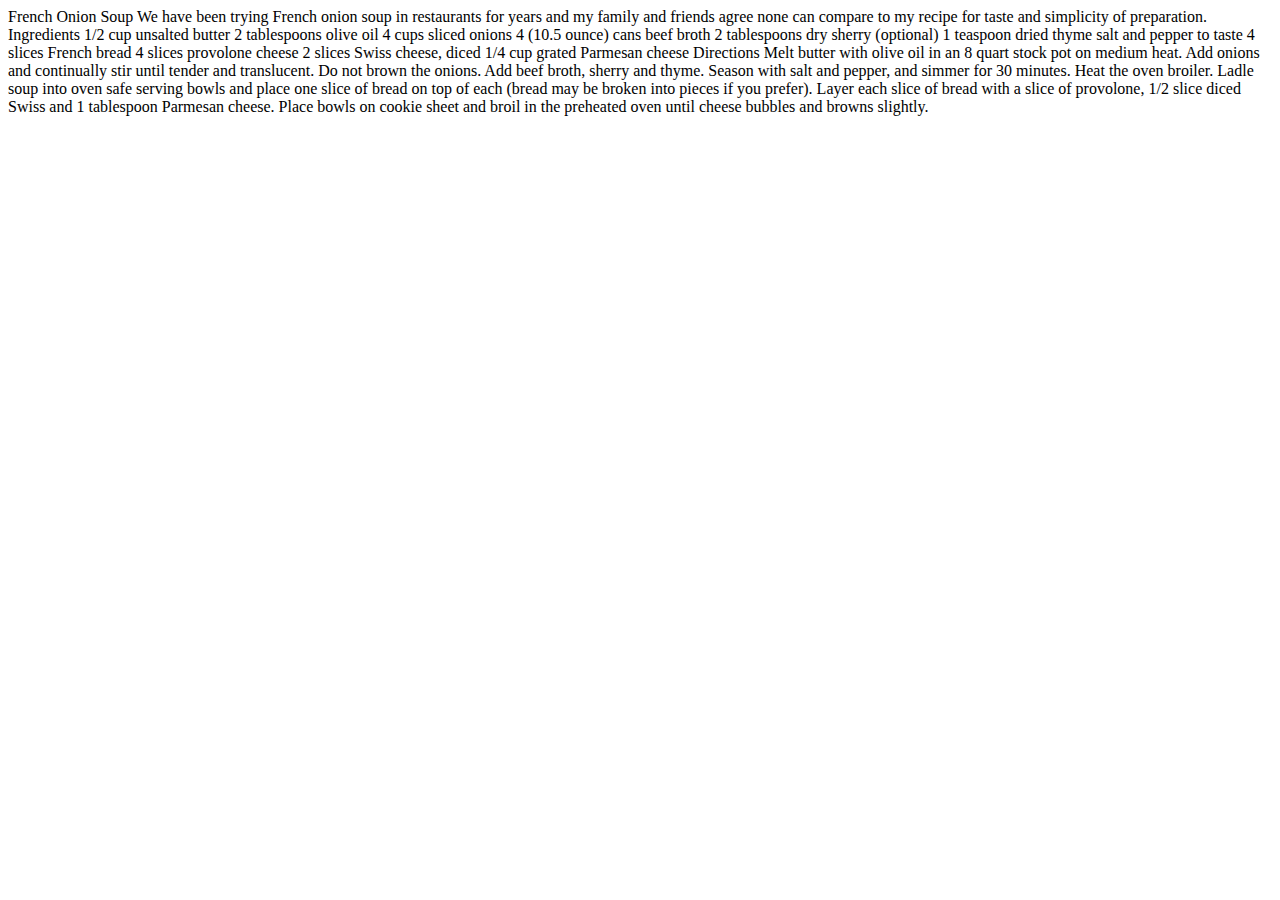
==== starter-code/french-onion-soup-starter-code/index.html @ 2c1e8026 "done" ====
<!DOCTYPE html>
<html lang="en">
<head>
  <title>French Onion Soup Recipe</title>
  <!-- Google fonts gives us access to the Open Sans Font -->
  <!-- Google fonts is also awesome! Make sure to check it out -->
  <link href="https://fonts.googleapis.com/css?family=Open+Sans:300,600" rel="stylesheet">
</head>
<body>
  French Onion Soup

  We have been trying French onion soup in restaurants for years and my family
and friends agree none can compare to my recipe for taste and simplicity of
preparation.

Ingredients
1/2 cup unsalted butter
2 tablespoons olive oil
4 cups sliced onions
4 (10.5 ounce) cans beef broth
2 tablespoons dry sherry (optional)
1 teaspoon dried thyme
salt and pepper to taste
4 slices French bread
4 slices provolone cheese
2 slices Swiss cheese, diced
1/4 cup grated Parmesan cheese

Directions
Melt butter with olive oil in an 8 quart stock pot on medium heat. Add onions and
continually stir until tender and translucent. Do not brown the onions.

Add beef broth, sherry and thyme. Season with salt and pepper, and simmer for 30
minutes.

Heat the oven broiler.

Ladle soup into oven safe serving bowls and place one slice of bread on top of each
(bread may be broken into pieces if you prefer). Layer each slice of bread with a slice of
provolone, 1/2 slice diced Swiss and 1 tablespoon Parmesan cheese. Place bowls on
cookie sheet and broil in the preheated oven until cheese bubbles and browns slightly.
</body>
</html>
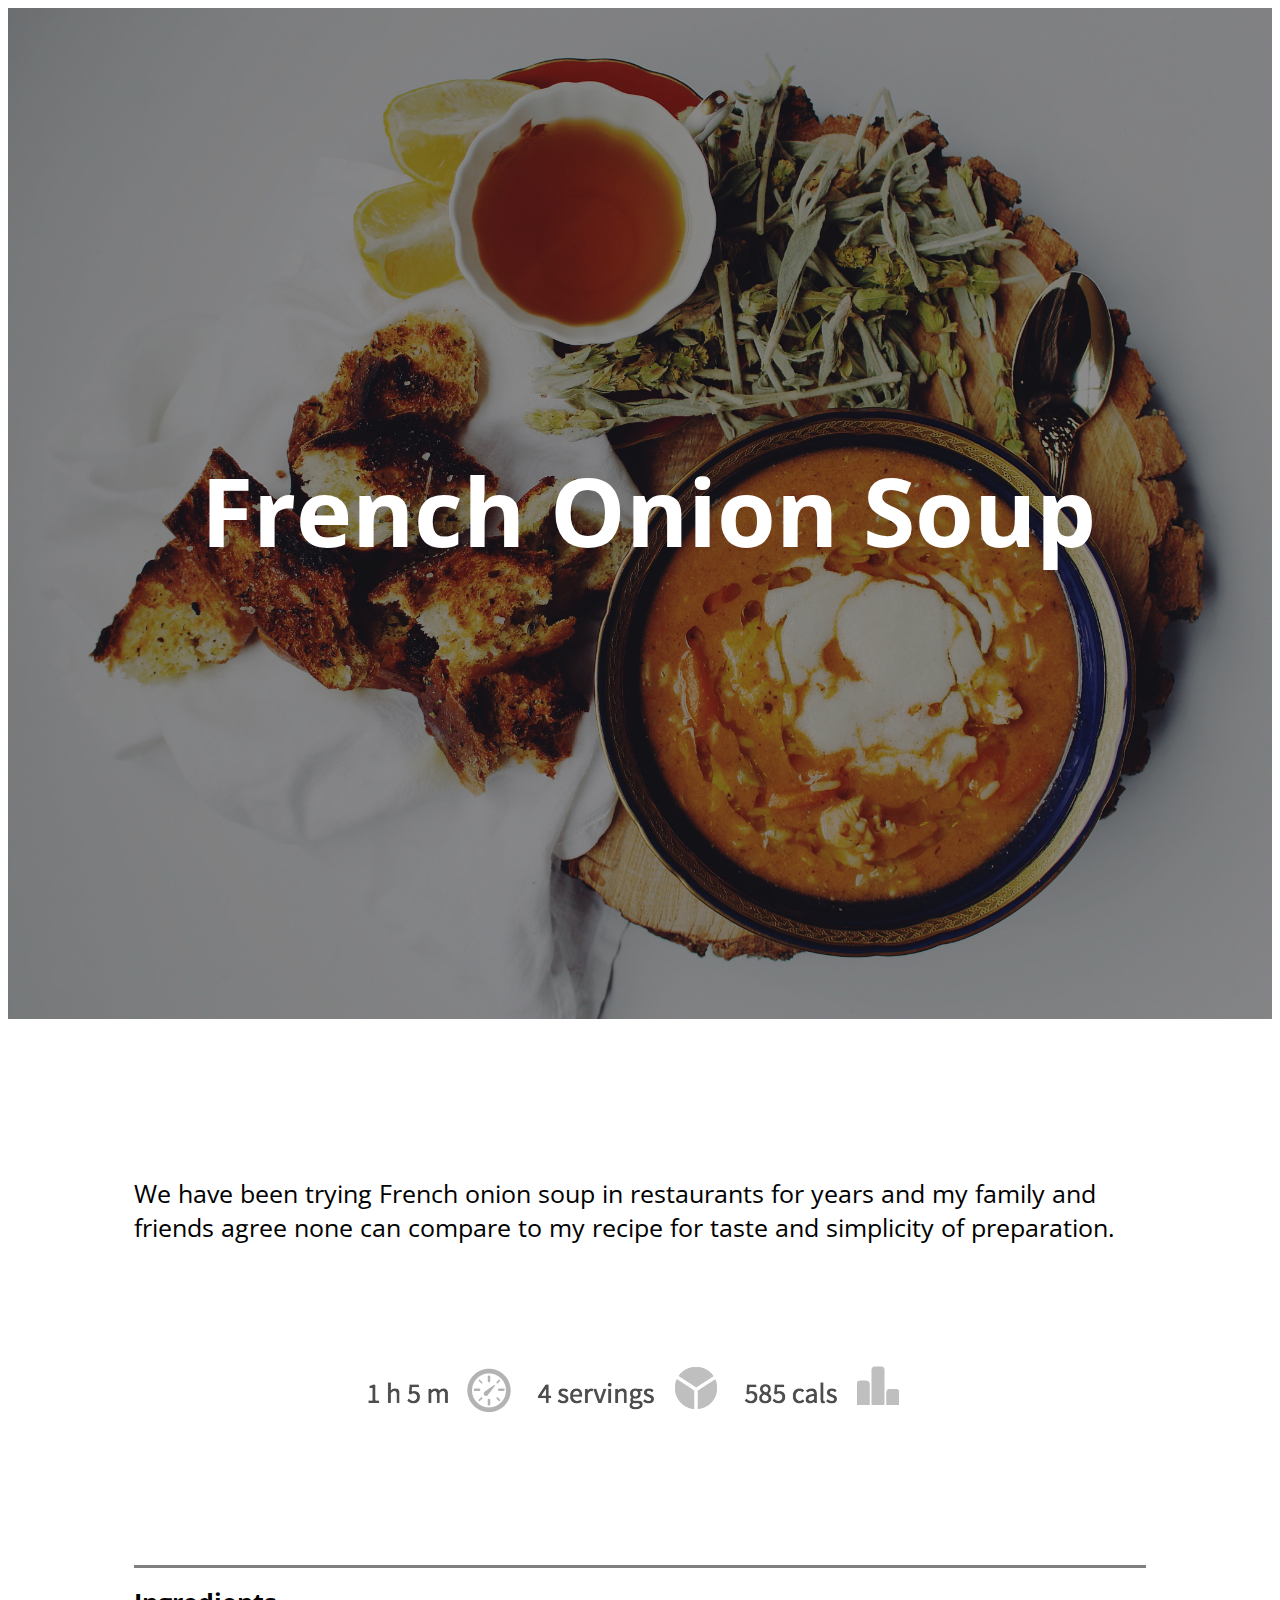
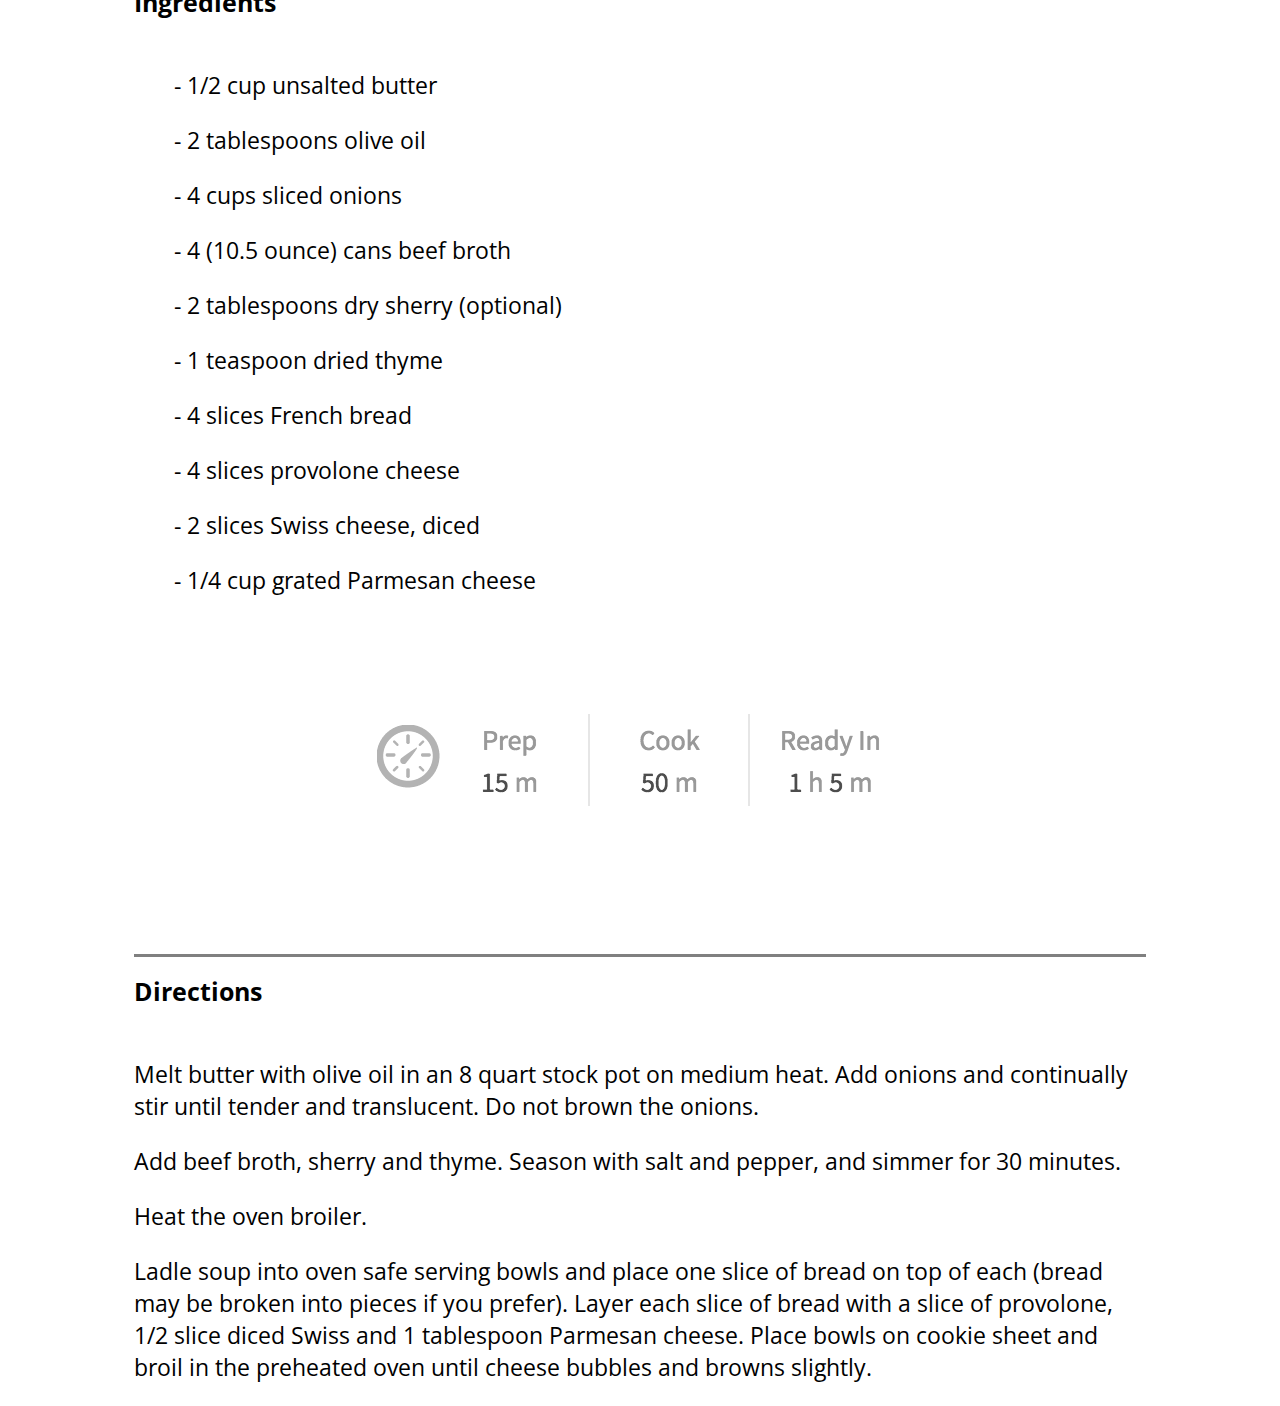
==== commit 99402952: "done" ====
--- a/starter-code/french-onion-soup-starter-code/index.html
+++ b/starter-code/french-onion-soup-starter-code/index.html
@@ -1,43 +1,77 @@
 <!DOCTYPE html>
 <html lang="en">
 <head>
+
+  <meta charset="UTF-8">
+  <meta http-equiv="X-UA-Compatible" content="ie=edge">
+  <link href="https://fonts.googleapis.com/css?family=Open+Sans:300,600" rel="stylesheet">
+  <link rel="stylesheet" href="css/main.css">
   <title>French Onion Soup Recipe</title>
-  <!-- Google fonts gives us access to the Open Sans Font -->
-  <!-- Google fonts is also awesome! Make sure to check it out -->
-  <link href="https://fonts.googleapis.com/css?family=Open+Sans:300,600" rel="stylesheet">
+
 </head>
 <body>
-  French Onion Soup
 
-  We have been trying French onion soup in restaurants for years and my family
+<header id="HeaderContainer">
+
+  <h1 class="HeaderText">French Onion Soup</h1>
+  <img class="HeaderImage"  src="images/soup.jpg" alt="Image of the recipe">
+
+</header>
+
+<main class="Main">
+
+  <p class="MainDescription">We have been trying French onion soup in restaurants for years and my family
 and friends agree none can compare to my recipe for taste and simplicity of
-preparation.
+preparation.</p>
+  <img class="MainImage" src="images/recipe-info.png" alt="Info of recipe">
 
-Ingredients
-1/2 cup unsalted butter
-2 tablespoons olive oil
-4 cups sliced onions
-4 (10.5 ounce) cans beef broth
-2 tablespoons dry sherry (optional)
-1 teaspoon dried thyme
-salt and pepper to taste
-4 slices French bread
-4 slices provolone cheese
-2 slices Swiss cheese, diced
-1/4 cup grated Parmesan cheese
+</main>
 
-Directions
-Melt butter with olive oil in an 8 quart stock pot on medium heat. Add onions and
-continually stir until tender and translucent. Do not brown the onions.
+<section class="Ingredients">
 
-Add beef broth, sherry and thyme. Season with salt and pepper, and simmer for 30
-minutes.
+  <h1 class="IngredientsHeader"> Ingredients </h1>
 
-Heat the oven broiler.
+  <ul class="IngredientsList">1/2 cup unsalted butter</ul>
+  <ul class="IngredientsList">2 tablespoons olive oil</ul>
+  <ul class="IngredientsList">4 cups sliced onions</ul>
+  <ul class="IngredientsList">4 (10.5 ounce) cans beef broth</ul>
+  <ul class="IngredientsList">2 tablespoons dry sherry (optional)</ul>
+  <ul class="IngredientsList">1 teaspoon dried thyme</ul>
+  <ul class="IngredientsList">4 slices French bread</ul>
+  <ul class="IngredientsList">4 slices provolone cheese</ul>
+  <ul class="IngredientsList">2 slices Swiss cheese, diced</ul>
+  <ul class="IngredientsList">1/4 cup grated Parmesan cheese</ul>
 
-Ladle soup into oven safe serving bowls and place one slice of bread on top of each
-(bread may be broken into pieces if you prefer). Layer each slice of bread with a slice of
-provolone, 1/2 slice diced Swiss and 1 tablespoon Parmesan cheese. Place bowls on
-cookie sheet and broil in the preheated oven until cheese bubbles and browns slightly.
+  <img src="images/cooking-info.png" alt="Cooking Information" class="IngredientsImage">
+
+</section>
+
+<section class="Directions">
+
+  <h1 class="DirectionsHeader"> Directions </h1>
+
+  <p class="DirectionsDescription">
+    Melt butter with olive oil in an 8 quart stock pot on medium heat. Add onions and
+    continually stir until tender and translucent. Do not brown the onions.
+  </p>
+
+  <p class="DirectionsDescription">
+    Add beef broth, sherry and thyme. Season with salt and pepper, and simmer for 30
+    minutes.
+  </p>
+
+  <p class="DirectionsDescription">
+    Heat the oven broiler.
+  </p>
+
+  <p class="DirectionsDescription">
+    Ladle soup into oven safe serving bowls and place one slice of bread on top of each
+    (bread may be broken into pieces if you prefer). Layer each slice of bread with a slice of
+    provolone, 1/2 slice diced Swiss and 1 tablespoon Parmesan cheese. Place bowls on
+    cookie sheet and broil in the preheated oven until cheese bubbles and browns slightly.
+  </p>
+
+</section>
+
 </body>
 </html>
--- a/starter-code/french-onion-soup-starter-code/css/main.css
+++ b/starter-code/french-onion-soup-starter-code/css/main.css
@@ -0,0 +1,79 @@
+
+
+html {
+
+  font-family: 'Open Sans', sans-serif;
+
+}
+
+
+.HeaderImage {
+
+  max-width: 100%;
+
+}
+
+.HeaderText {
+
+  position: absolute;
+  height: 100%;
+  text-align: center;
+  color: white;
+  font-size: 95px;
+  width: 100%;
+
+}
+
+.HeaderText:before {
+   /*
+   How it works?
+   */
+   display: inline-block;
+   height: 100%;
+   vertical-align: middle;
+   content: '';
+
+}
+
+.Main {
+
+  position: relative;
+  padding: 10% 10% 0% 10%;
+
+}
+
+.MainDescription {
+
+  font-size: 25px;
+
+}
+
+.MainImage, .IngredientsImage {
+
+  display : block;
+  margin: auto;
+  margin-top: 10%;
+
+}
+
+.Ingredients, .Directions {
+
+  position: relative;
+  margin: 10% 10% 0% 10%;
+  border-top: 1%;
+  border-top-style: solid;
+  border-color: grey;
+  font-size: 23px;
+
+}
+
+.IngredientsList:before {
+  content: '- ';
+}
+
+.IngredientsHeader, .DirectionsHeader {
+
+  margin-bottom: 5%;
+  font-size: 25px;
+
+}
